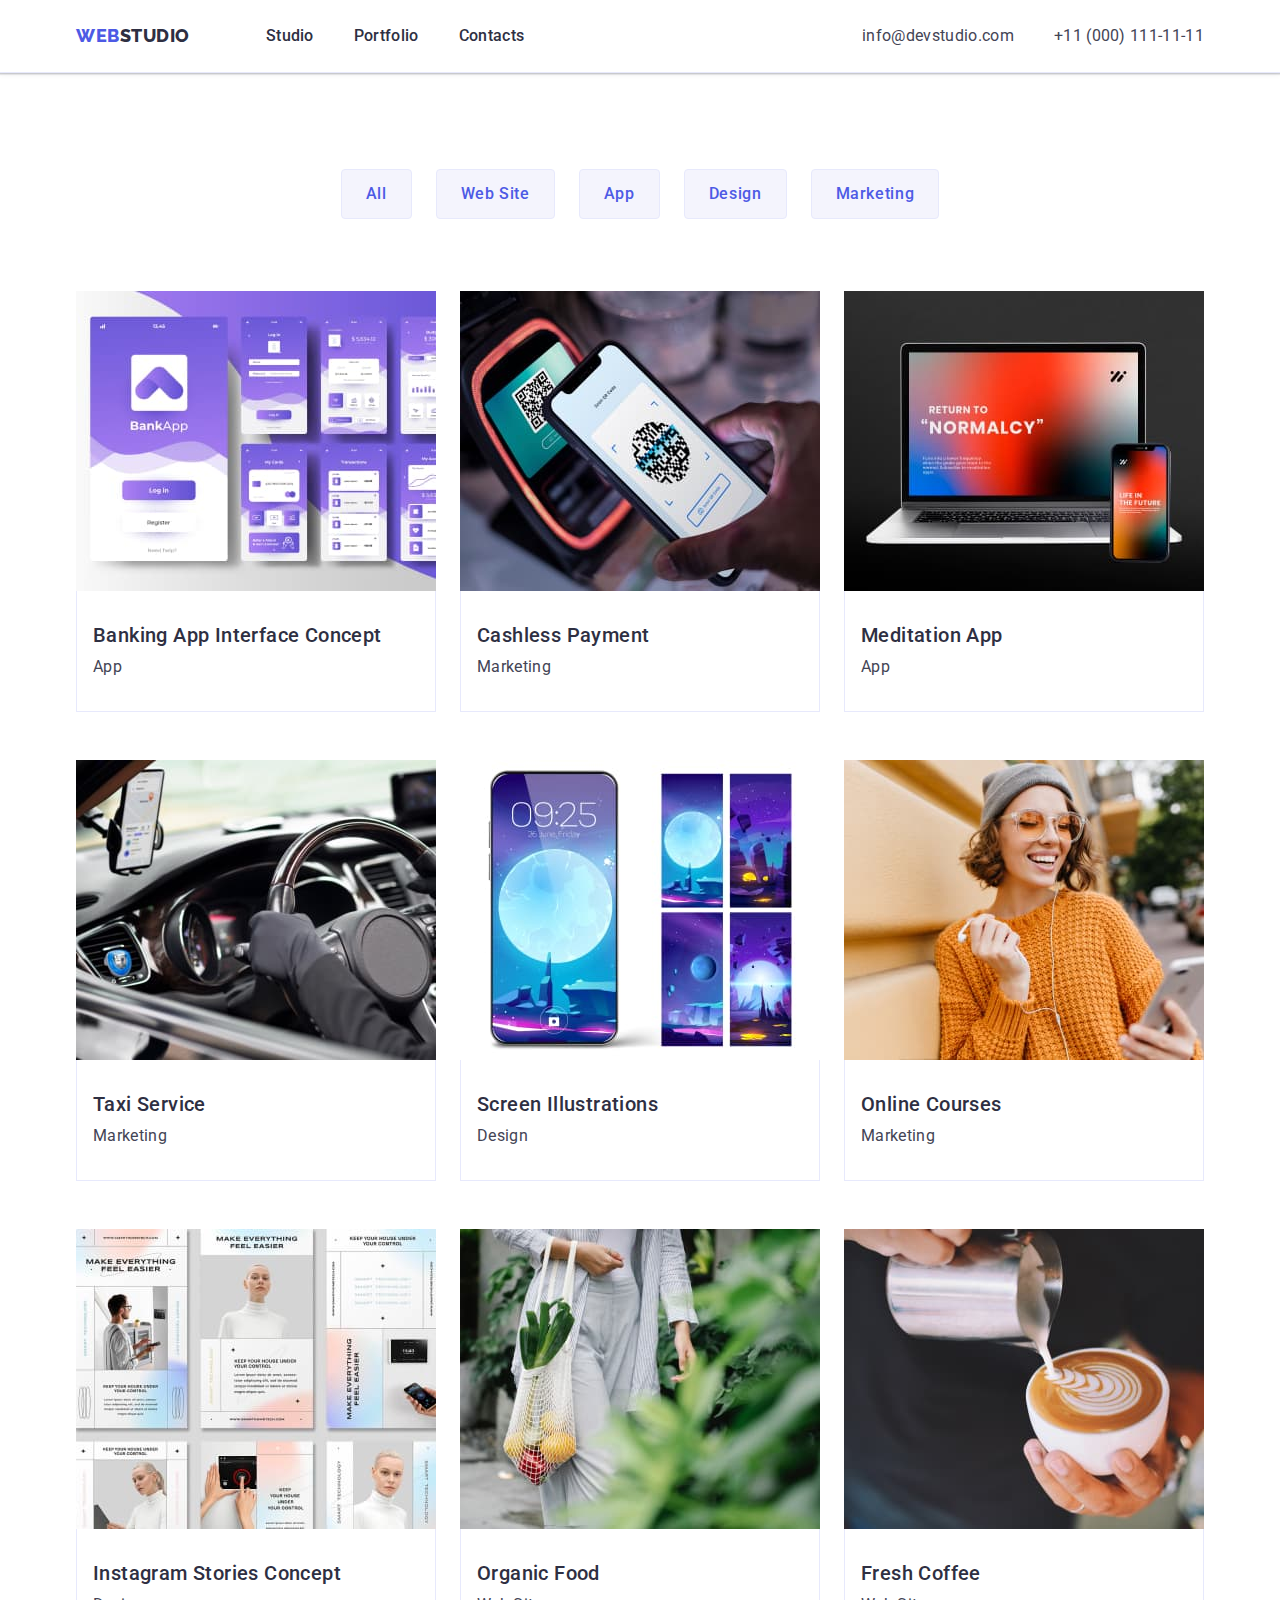
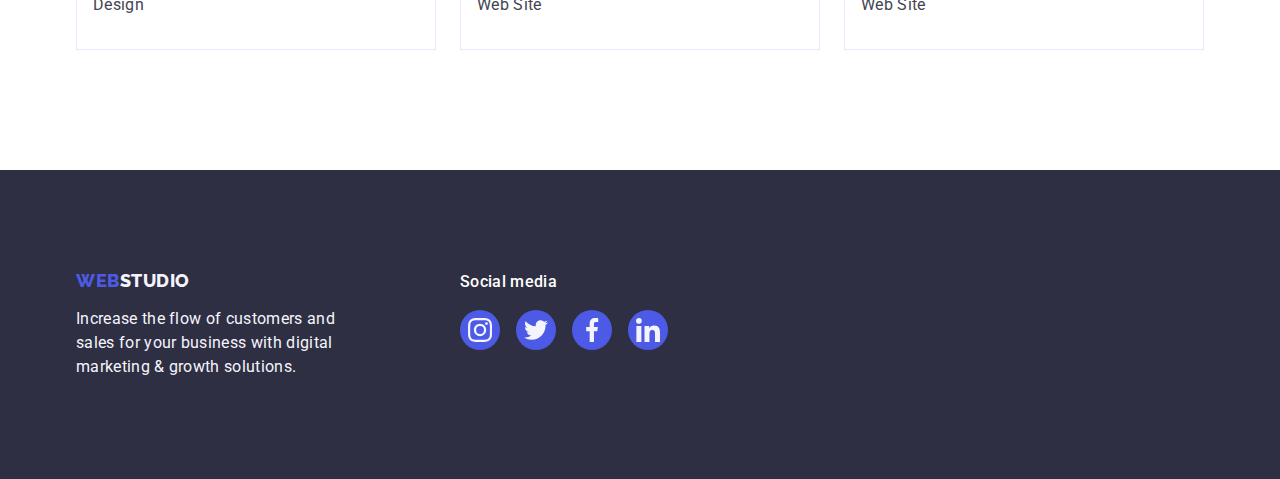
==== portfolio.html @ e4603e11 "Initial commit" ====
<!DOCTYPE html>
<html lang="en">
<head>
    <meta charset="UTF-8">
    <meta http-equiv="X-UA-Compatible" content="IE=edge">
    <meta name="viewport" content="width=device-width, initial-scale=1.0">
    <title>Portfolio</title>
    <link rel="preconnect" href="https://fonts.googleapis.com"/>
<link rel="preconnect" href="https://fonts.gstatic.com"/>
<link href="https://fonts.googleapis.com/css2?family=Raleway:wght@800&family=Roboto:wght@400;500;700&display=swap" rel="stylesheet"/>
<link rel="stylesheet" href="https://cdnjs.cloudflare.com/ajax/libs/modern-normalize/2.0.0/modern-normalize.min.css"/>
    <link rel="stylesheet" href="./css/styles.css"/>
</head>
<body>
    <header class="header">
        <div class="container header-container">
        <nav class="header-navigation">
            <a class="logo link" href="./index.html">Web<span class="logo-color">Studio</span></a>
        <ul class="list header-list">
            <li><a class="link header-item" href="./index.html">Studio</a></li>
            <li><a class="link header-item" href="./portfolio.html">Portfolio</a></li>
            <li><a class="link header-item" href="">Contacts</a></li>
        </ul>
         </nav>
         <address class="header-address">
            <ul class="header-list-address list">
                <li><a class="header-link-address link" href="mailto:info@devstudio.com">info@devstudio.com</a></li>
                <li><a class="header-link-address link" href="tel:+110001111111">+11 (000) 111-11-11</a></li>
            </ul>
    </address>
        </div>
</header>
<main>
<section class="section">
    <div class="container">
<h1 hidden>Menu</h1>
    <ul class="section-list list">
        <li>
            <button class="section-btn" type="button">All</button>
        </li>
        <li>
            <button class="section-btn" type="button">Web Site</button>
        </li>
        <li>
            <button class="section-btn" type="button">App</button>
        </li>
        <li>
            <button class="section-btn" type="button">Design</button>
        </li>
        <li>
            <button class="section-btn" type="button">Marketing</button>
        </li>
    </ul>
    <ul class="cards-list list">
        <li class="cards-item">
            <a class="card-item link" href="">
            <img src="./images/bankingapp.jpg" alt="Banking App" width="360">
            <div class="card-description">
            <h2 class="card-title">Banking App Interface Concept</h2>
            <p class="card-text">App</p>
            </div></a>
        </li>
        <li class="cards-item">
            <a class="card-item link" href="">
                <img src="./images/payment.jpg" alt="Payment" width="360">
                <div class="card-description">
                <h2 class="card-title">Cashless Payment</h2>
                <p class="card-text">Marketing</p>
            </div>
            </a>
        </li>
        <li class="cards-item">
            <a class="card-item link" href="">
                <img src="./images/meditationapp.jpg" alt="Meditation App" width="360">
                <div class="card-description">
                <h2 class="card-title">Meditation App</h2>
                <p class="card-text">App</p>
            </div>
            </a>
        </li>
        <li class="cards-item">
            <a class="card-item link" href="">
                <img src="./images/taxiservice.jpg" alt="Taxi Service" width="360">
                <div class="card-description">
                <h2 class="card-title">Taxi Service</h2>
                <p class="card-text">Marketing</p>
                </div>
            </a>
        </li>
        <li class="cards-item">
            <a class="card-item link" href="">
                <img src="./images/screenillustrations.jpg" alt="Screen illustrations" width="360">
                <div class="card-description">
                <h2 class="card-title">Screen Illustrations</h2>
                <p class="card-text">Design</p>
            </div>
            </a>
        </li>
        <li class="cards-item">
            <a class="card-item link" href="">
                <img src="./images/onlinecourses.jpg" alt="Online courses" width="360">
                <div class="card-description">
                <h2 class="card-title">Online Courses</h2>
                <p class="card-text">Marketing</p>
            </div>
            </a>
        </li>
        <li class="cards-item">
            <a class="card-item link" href="">
                <img src="./images/instagram.jpg" alt="Instagram Stories Concept" width="360">
                <div class="card-description">
                <h2 class="card-title">Instagram Stories Concept</h2>
                <p class="card-text">Design</p>
            </div>
            </a>
        </li>
        <li class="cards-item">
            <a class="card-item link" href="">
                <img src="./images/organicfood.jpg" alt="Organic Food" width="360">
                <div class="card-description">
                <h2 class="card-title">Organic Food</h2>
                <p class="card-text">Web Site</p>
            </div>
            </a>
        </li>
        <li class="cards-item">
            <a class="card-item link" href="">
                <img src="./images/coffee.jpg" alt="Fresh Coffee" width="360">
                <div class="card-description">
                <h2 class="card-title">Fresh Coffee</h2>
                <p class="card-text">Web Site</p>
            </div>
            </a>
        </li>
     </ul>
</div>
</section>
</main>
<footer class="footer">
    <div class="container footer-container">
        <div class="footer-composition">
    <a class="logo-footer logo link" href="./index.html">Web<span class="logo-color-footer">Studio</span></a>
    <p class="footer-text">Increase the flow of customers and sales for your business with digital marketing & growth solutions.</p>
</div>
    <div class="footer-soc">
    <p class="footer-soc-text">Social media</p>
    <ul class="footer-soc-list list">
        <li class="footer-soc-item">
            <a href="" class="footer-soc-link link"
            target="_blank"
            rel="noopener norefferrer">
            <svg class="footer-soc-icon" width="24" height="24">
                <use href="./images/icons.svg#icon-instagram">
                </use>
            </svg>
        </a>
        </li>
        <li class="footer-soc-item">
            <a href="" class="footer-soc-link link"
            target="_blank"
            rel="noopener norefferrer">
            <svg class="footer-soc-icon" width="24" height="24">
                <use href="./images/icons.svg#icon-twitter">
                </use>
            </svg>
            </a>
        </li>
        <li class="footer-soc-item">
            <a href="" class="footer-soc-link link"
            target="_blank"
            rel="noopener norefferrer">
            <svg class="footer-soc-icon" width="24" height="24">
                <use href="./images/icons.svg#icon-facebook">
                </use>
            </svg>
        </a>
        </li>
        <li class="footer-soc-item">
            <a href="" class="footer-soc-link link"
            target="_blank"
            rel="noopener norefferrer">
            <svg class="footer-soc-icon" width="24" height="24">
                <use href="./images/icons.svg#icon-linkedin">
                </use>
            </svg>
        </a>
        </li>
    </ul>
</div>
</div>
</footer>
</body>
</html>
---- css/styles.css ----
body {
    font-family: 'Roboto', sans-serif;
    color: #434455;
    background-color: var(--first-background);
}
p, h1, h2, h3, h4, h5, h6 {
    margin: 0;
}
ul, ol {
    margin: 0;
    padding: 0;
}
img {
    display: block;
}
.container {
    width: 1158px;
    padding-left: 15px;
    padding-right: 15px;
    margin: 0 auto;
   
}
:root {
    --title-color: #2E2F42;
    --text-color: #434455;
    --first-background: #FFFFFF;
    --second-background: #2E2F42;
}
.list {
    list-style: none;
}
.link {
    text-decoration: none;
}
/* --------------header--------- */
.header {
border-bottom: 1px solid #E7E9FC;
box-shadow: 0px 2px 1px rgba(46, 47, 66, 0.08), 0px 1px 1px rgba(46, 47, 66, 0.16), 0px 1px 6px rgba(46, 47, 66, 0.08);
}

.logo {
    font-family: 'Raleway', sans-serif;
    font-weight: 800;
    font-size: 18px;
    line-height: 1.17;
    display: flex;
    align-items: center;
    letter-spacing: 0.03em;
    text-transform: uppercase;
    color: #4D5AE5;
    margin-right: 76px;
}
.logo-color{
    font-family: 'Raleway',sans-serif;
    font-weight: 800;
    font-size: 18px;
    line-height: 1.17;
    display: flex;
    align-items: center;
    letter-spacing: 0.03em;
    text-transform: uppercase;
    color: #2E2F42;
    
}

.header-container {
    display: flex;
    padding: 0 15px
    
}
.header-navigation {
    display: flex;
    align-items: center;
}
.header-list {
    display: flex;
    align-items: center;
    gap: 40px;
}
.header-item {
    padding-top: 24px;
    font-weight: 500;
    font-size: 16px;
    line-height: 1.5;
    letter-spacing: 0.02em;
     color: var(--title-color);
     padding-bottom: 24px;
     
}

.header-item:hover,
 .header-item:focus {
    color: #404BBF;
    text-decoration: underline;
}
.header-address {
    font-style: normal;
    margin-left: auto;
}
.header-list-address {
    display: flex;
    align-items: center;
    gap: 40px;
    padding-top: 24px;
    padding-bottom: 24px;
}
.header-link-address {
    font-size: 16px;
    font-style: normal;
    line-height: 1.5;
    letter-spacing: 0.02em;
    color: var(--text-color);
}
.header-link-address:hover, 
.header-link-address:focus {
    color: #404BBF;
}
/* --------------section--------- */
.section {
    padding-top: 96px; padding-bottom: 120px;
}
.section-list {
    gap: 24px;
    display: flex;
    justify-content: center;
    margin-bottom: 72px;

}
.section-btn {
    font-family:inherit;
    font-weight: 500;
    font-size: 16px;
    line-height: 1.5;
    text-align: center;
    letter-spacing: 0.04em;
    color: #4D5AE5;
    background: #F4F4FD;
    border: 1px solid #E7E9FC;
    border-radius: 4px;
    cursor: pointer;
    padding: 12px 24px
    
   
}
.section-btn:hover {
    background-color: #4D5AE5;
    color: #FFFFFF;
    border: 1px solid transparent;
    box-shadow: 0px 3px 1px rgba(0, 0, 0, 0.1), 0px 2px 1px rgba(0, 0, 0, 0.08), 0px 2px 2px rgba(0, 0, 0, 0.12); 
}
.section-btn:focus{
    background-color: #404BBF;
    color: #FFFFFF;
    border: 1px solid transparent; 
    box-shadow: 0px 3px 1px rgba(0, 0, 0, 0.1), 0px 2px 1px rgba(0, 0, 0, 0.08), 0px 2px 2px rgba(0, 0, 0, 0.12); 
}

    /* --------------main--------- */
.main {
    background: var(--second-background);
    padding-top: 188px;
    padding-bottom: 188px;
    background-image:
        linear-gradient(rgba(46, 47, 66, 0.7), rgba(46, 47, 66, 0.7)), url(../images/img-name.jpg);
    max-width: 1440px;
    background-repeat: no-repeat;
    background-position: center;
    background-size: cover;
}

.main-title {
    font-size: 56px;
    line-height: 1.07;
    text-align: center;
    letter-spacing: 0.02em;
    color: #FFFFFF;
   max-width: 496px;
   height: 120px;
   margin-bottom: 48px;
   padding-left: 316px;
   padding-right: 316px;
   box-sizing: content-box;
}
.page-main-btn {
    font-family:inherit;
    font-weight: 500;
    font-size: 16px;
    line-height: 1.5;
    letter-spacing: 0.04em;
    color: #FFFFFF;
    background: #4D5AE5;
    box-shadow: 0px 4px 4px rgba(0, 0, 0, 0.15);
    border-radius: 4px;
    cursor: pointer;
    border: none;
    
}
.main-btn {
    min-width: 169px;
    height: 56px;
   margin-right: 479px;
    margin-left: 480px;
    display: block;
    

}

.main-btn:hover, .main-btn:focus {
    background-color: #404BBF;
    
}

 /* --------------wraper--------- */
 .wrapper {
    padding: 120px 0;
 }
 .wraper-container {
    display: flex;
    justify-content: center;
    align-items: center;
    
 }
 .wraper-soc {
    display: flex;
    align-items: center;
    justify-content: center;
    height: 112px;
    background-color: #f4f4fd;
    border-radius: 4px;
    margin-bottom: 8px;
 }
 .wrapper-soc-list {
    display: flex;
    align-items: center;
    flex-wrap: wrap; 
    gap: 24px;
}

.wraper-soc-item {
    width: 264px;
    
}
.wraper-soc-link {
    width: 100%;
    height: 100%;
    display: flex;
    justify-content: center;
   align-items: center;
}

 .wrapper-menu {
  position: absolute;
  width: 1px;
  height: 1px;
  margin: -1px;
  border: 0;
  padding: 0;
  white-space: nowrap;
  clip-path: inset(100%);
  clip: rect(0 0 0 0);
  overflow: hidden;
}

.wrapper-list-title {
    font-weight: 500;
    font-size: 20px;
    line-height: 1.2;
    letter-spacing: 0.02em;
    color:var(--title-color);
    margin-bottom: 8px;
    
}
.wrapper-list-text {
    font-size: 16px;
    line-height: 1.5;
    letter-spacing: 0.02em;
    max-width: 264px;
    
}
/* ------------services----------- */
.services {
    padding-bottom: 120px;
}
.services-container {
    display: flex;
    flex-wrap: wrap;
    justify-content: center;
    
}
.services-title {
    font-size: 36px;
    line-height: 1.11;
    text-align: center;
    letter-spacing: 0.02em;
    text-transform: capitalize;
    color:var(--title-color);
    margin-bottom: 72px;
    min-width: 323px;
    
    
    
}
.services-list {
    
    display: flex;
    gap: 24px;
    
}

/* ------------team----------- */
.team {
    padding: 120px 0;
    background-color: #F4F4FD
}
.team-container {
    display: flex;
    flex-wrap: wrap;
    justify-content: center;
}
.team-soc-list {
    display: flex;
    justify-content: center;
    gap: 24px;
}
.team-soc-item {
    width: 40px;
    height: 40px;
}
.team-soc-link {
    width: 100%;
    height: 100%;
    background-color: #4D5AE5;
    border-radius: 50%;
    display: flex;
    align-items: center;
    justify-content: center;
}
.team-soc-link:hover {
    background-color: #404bbf;;
}
.team-soc-link:focus {
    background-color: #404bbf;;
}
.team-soc-icon {
    fill: #f4f4fd ;
}
.team-block {
    background-color: var(--first-background);
}
.team-list {
    display: flex;
    gap: 24px;
    
}
.team-title {
    font-size: 36px;
    line-height: 1.11;
    text-align: center;
    letter-spacing: 0.02em;
    text-transform: capitalize;
    color: var(--title-color);
    min-width: 162px;
    margin-bottom: 72px;
    
}
.team-description {
    padding: 32px 16px;

}
.team-block {
    width: calc(100%-72px)/4;
    border-radius: 0px 0px 4px 4px;
    box-shadow: 0px 1px 6px rgba(46, 47, 66, 0.08), 0px 1px 1px rgba(46, 47, 66, 0.16), 0px 2px 1px rgba(46, 47, 66, 0.08);
}
.team-item {
    font-weight: 500;
    font-size: 20px;
    line-height: 1.2;
    text-align: center;
    letter-spacing: 0.02em;
    color: var(--title-color);
    margin-bottom: 8px;
}
.team-item-text {
    font-size: 16px;
    line-height: 1.5;
    text-align: center;
    letter-spacing: 0.02em;
    margin-bottom: 8px;
}
.customers {
    padding: 120px 0;
}
.customers-container {
    display: flex;
    align-items: center;
    flex-wrap: wrap;
    justify-content: center;

}
.customers-title {
    font-size: 36px;
    line-height: 1.11;
    text-align: center;
    letter-spacing: 0.02em;
    text-transform: capitalize;
    color: var(--title-color);
    min-width: 183px;
    margin-bottom: 72px;
    
}
.customers-list {
    display: flex;
    gap: 24px;
}
.customers-item {
    width: calc(100% - 120px) / 6;
    height: 88px;
}
.customers-link {
    width: 100%;
    height: 100%;
    border: 1px solid #8E8F99;
    border-radius: 4px;
    display: flex;
    align-items: center;
    justify-content: center;
    fill: #8E8F99;
    color: #8e8f99; ;
}
.customers-soc-icon {
    width: 164px;
    height: 88px;
    padding: 16px 32px;
    fill: currentColor;
}
.customers-link:hover, .customers-link:focus {
    border-color: #404BBF;
    color: #404bbf; 
}



.cards-list {
    display: flex;
    flex-wrap: wrap;
    column-gap: 24px;
    row-gap: 48px;
    
}
.cards-item {
    background-color: var(--first-background);
     width: calc((100% - 48px) / 3);
}

.card-title {
    font-weight: 500;
    font-size: 20px;
    line-height: 1.2;
    letter-spacing: 0.02em;
    color:var(--title-color);
    margin-bottom: 8px;
    
}
.card-item {
    display: block;
}
.card-item:hover, .card-item:focus {
    box-shadow: 0px 1px 6px rgba(46, 47, 66, 0.08), 0px 1px 1px rgba(46, 47, 66, 0.16), 0px 2px 1px rgba(46, 47, 66, 0.08);
}

.card-text {
    font-size: 16px;
    line-height: 1.5;
    letter-spacing: 0.02em;
    color:var(--text-color);
}
.card-description {
    padding: 32px 16px;
    border: 1px solid #E7E9FC;
    border-top: none;
}
/* ------------footer----------- */
.footer {
    background: var(--second-background);
    padding-top: 100px;
    padding-bottom: 100px;
    
    
}
.footer-container {
   display: flex;
   align-items: baseline;
   
}

.footer-text {
    font-size: 16px;
    line-height: 1.5;
    letter-spacing: 0.02em;
    color: #F4F4FD;
    max-width: 264px;
    
    
}
.logo-footer {
    margin-bottom: 16px;
    display: inline-block;
}
.logo-color-footer{
    color: #F4F4FD;

}
.footer-soc-text {
    font-weight: 500;
    font-size: 16px;
    line-height: 1.5;
    letter-spacing: 0.02em;
    color: var(--first-background);
    margin-bottom: 16px;
}
.footer-soc-list {
    display: flex;
    justify-content: center;
    gap: 16px;
}

.footer-soc-item {
    width: 40px;
    height: 40px;
}
.footer-soc-link {
    width: 100%;
    height: 100%;
    background-color: #4D5AE5;
    border-radius: 50%;
    display: flex;
    justify-content: center;
    align-items: center;
}

.footer-soc-icon {
    fill: #f4f4fd ;
}
.footer-soc-link:hover {
    background-color: #31d0aa;

}
.footer-soc-link:focus {
    background-color: #31d0aa;
}
.footer-composition {
    margin-right: 120px;
}
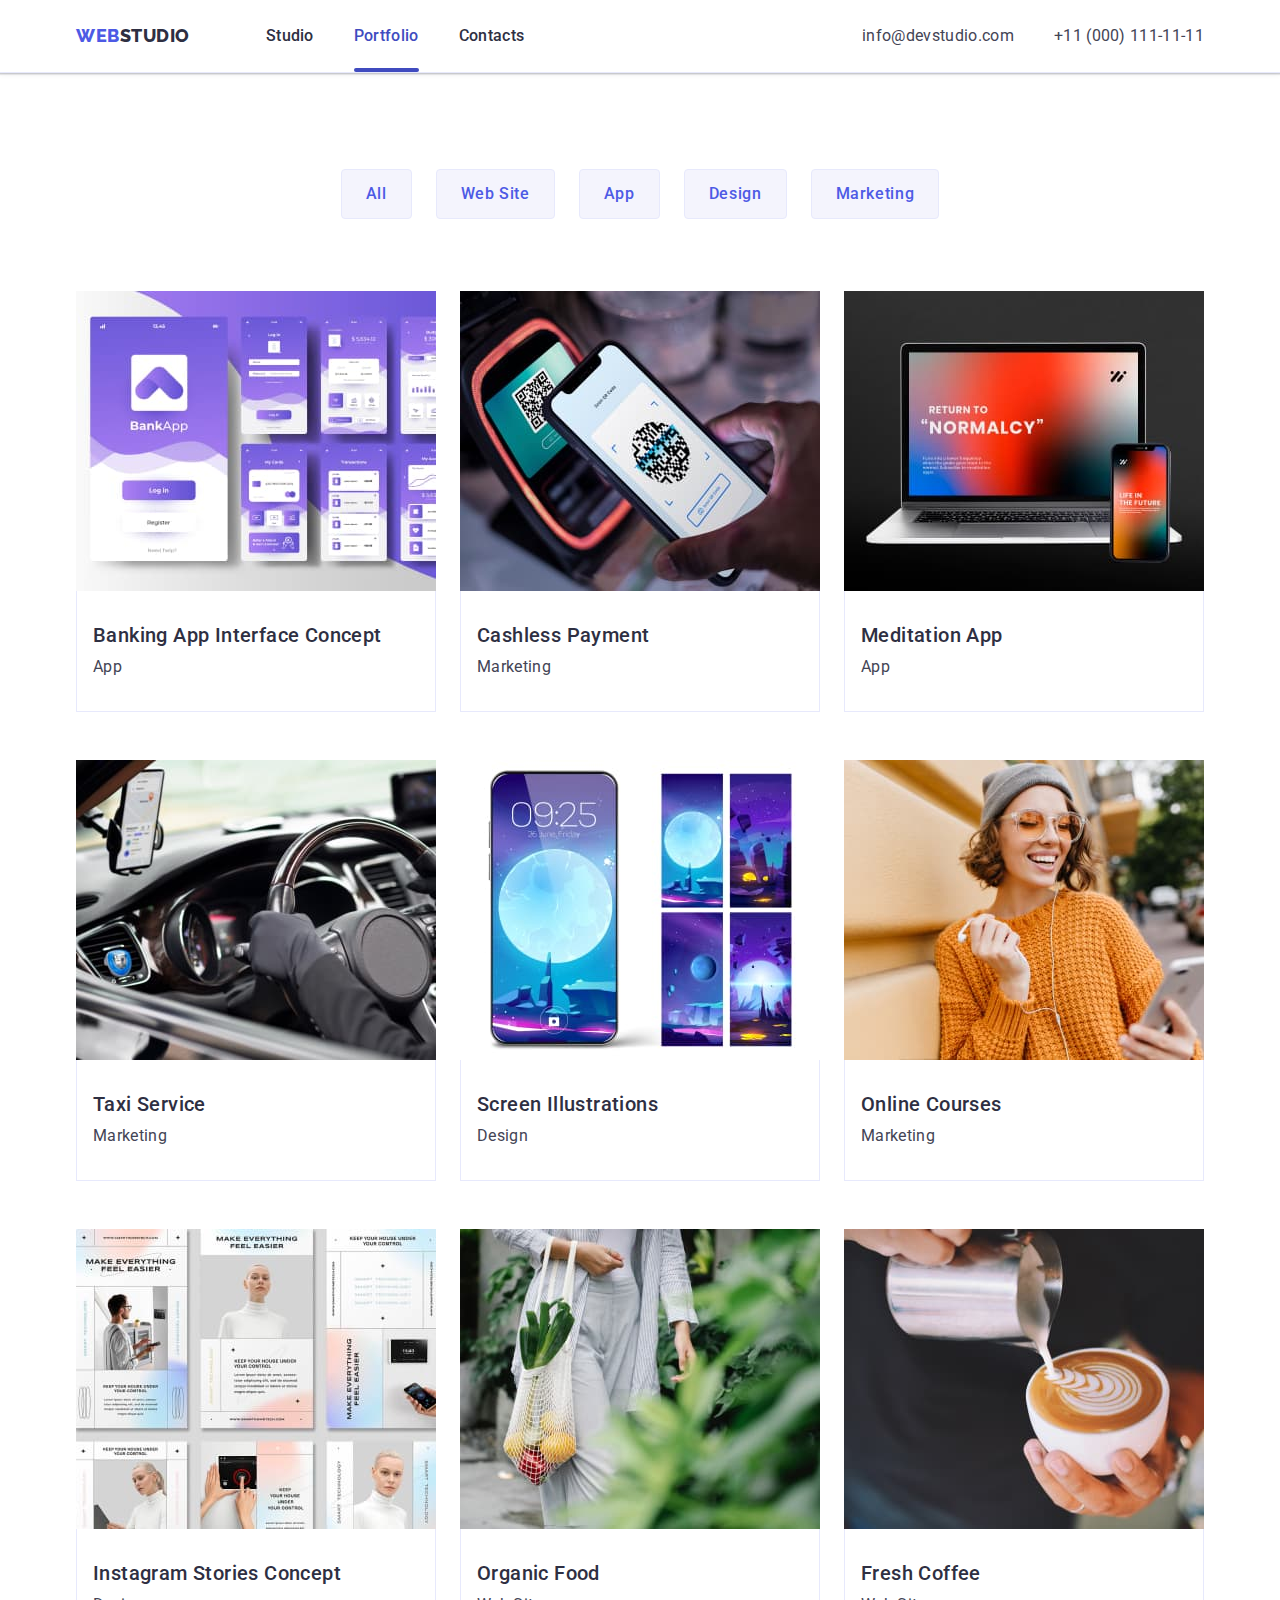
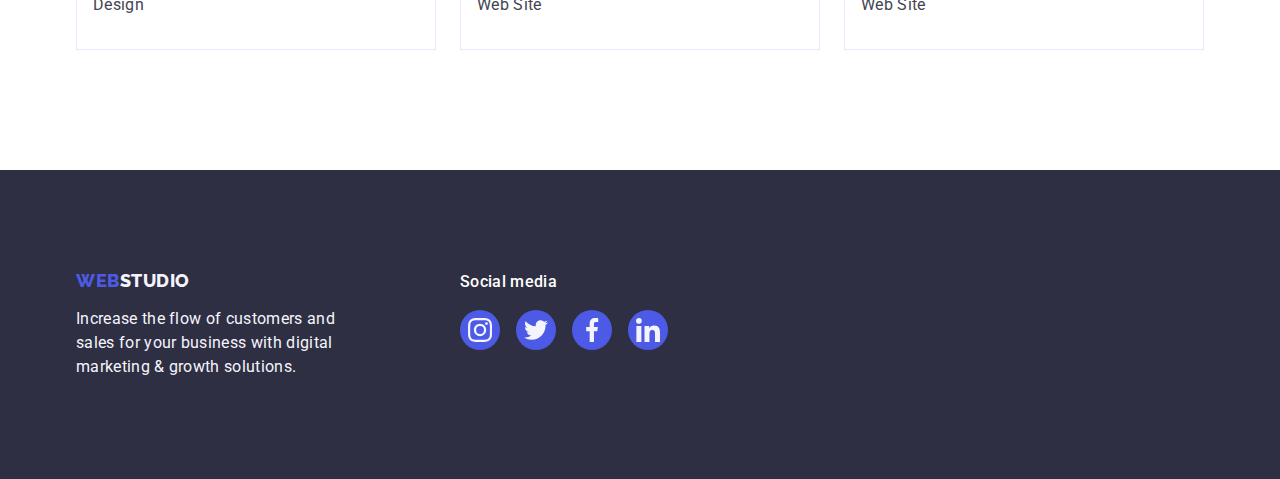
==== commit 01021945: "main" ====
--- a/portfolio.html
+++ b/portfolio.html
@@ -18,7 +18,7 @@
             <a class="logo link" href="./index.html">Web<span class="logo-color">Studio</span></a>
         <ul class="list header-list">
             <li><a class="link header-item" href="./index.html">Studio</a></li>
-            <li><a class="link header-item" href="./portfolio.html">Portfolio</a></li>
+            <li><a class="link header-item current" href="./portfolio.html">Portfolio</a></li>
             <li><a class="link header-item" href="">Contacts</a></li>
         </ul>
          </nav>
--- a/css/styles.css
+++ b/css/styles.css
@@ -65,7 +65,7 @@
 
 .header-container {
     display: flex;
-    padding: 0 15px
+    padding: 0 15px;
     
 }
 .header-navigation {
@@ -83,15 +83,35 @@
     font-size: 16px;
     line-height: 1.5;
     letter-spacing: 0.02em;
-     color: var(--title-color);
-     padding-bottom: 24px;
+    color: var(--title-color);
+    display: block;
+    padding-bottom: 24px;
+    position: relative;
      
 }
+.header-item::after {
+    content: '';
+    position: absolute;
+    left: 0;
+    bottom: 0;
+    transform: scaleX(0);
+    width: 100%;
+    height: 4px;
+    background-color: #404BBF;
+    border-radius: 2px;
+    transition: transform 250ms linear;
+}
+.header-item:hover::after,
+ .header-item:focus::after,
+ .header-item.current::after {
+    transform: scaleX(1);
+ }
 
 .header-item:hover,
- .header-item:focus {
+ .header-item:focus,
+ .header-item.current{
     color: #404BBF;
-    text-decoration: underline;
+
 }
 .header-address {
     font-style: normal;
@@ -115,6 +135,21 @@
 .header-link-address:focus {
     color: #404BBF;
 }
+/* --------------modal--------- */
+.modal {
+    position: absolute;
+    width: 408px;
+    height: 584px;
+    left: 516px;
+    top: 80px;
+    background: #FCFCFC;
+    box-shadow: 0px 1px 1px rgba(0, 0, 0, 0.14), 0px 1px 3px rgba(0, 0, 0, 0.12), 0px 2px 1px rgba(0, 0, 0, 0.2);
+    border-radius: 4px;
+}
+.modal-icon {
+
+}
+
 /* --------------section--------- */
 .section {
     padding-top: 96px; padding-bottom: 120px;
